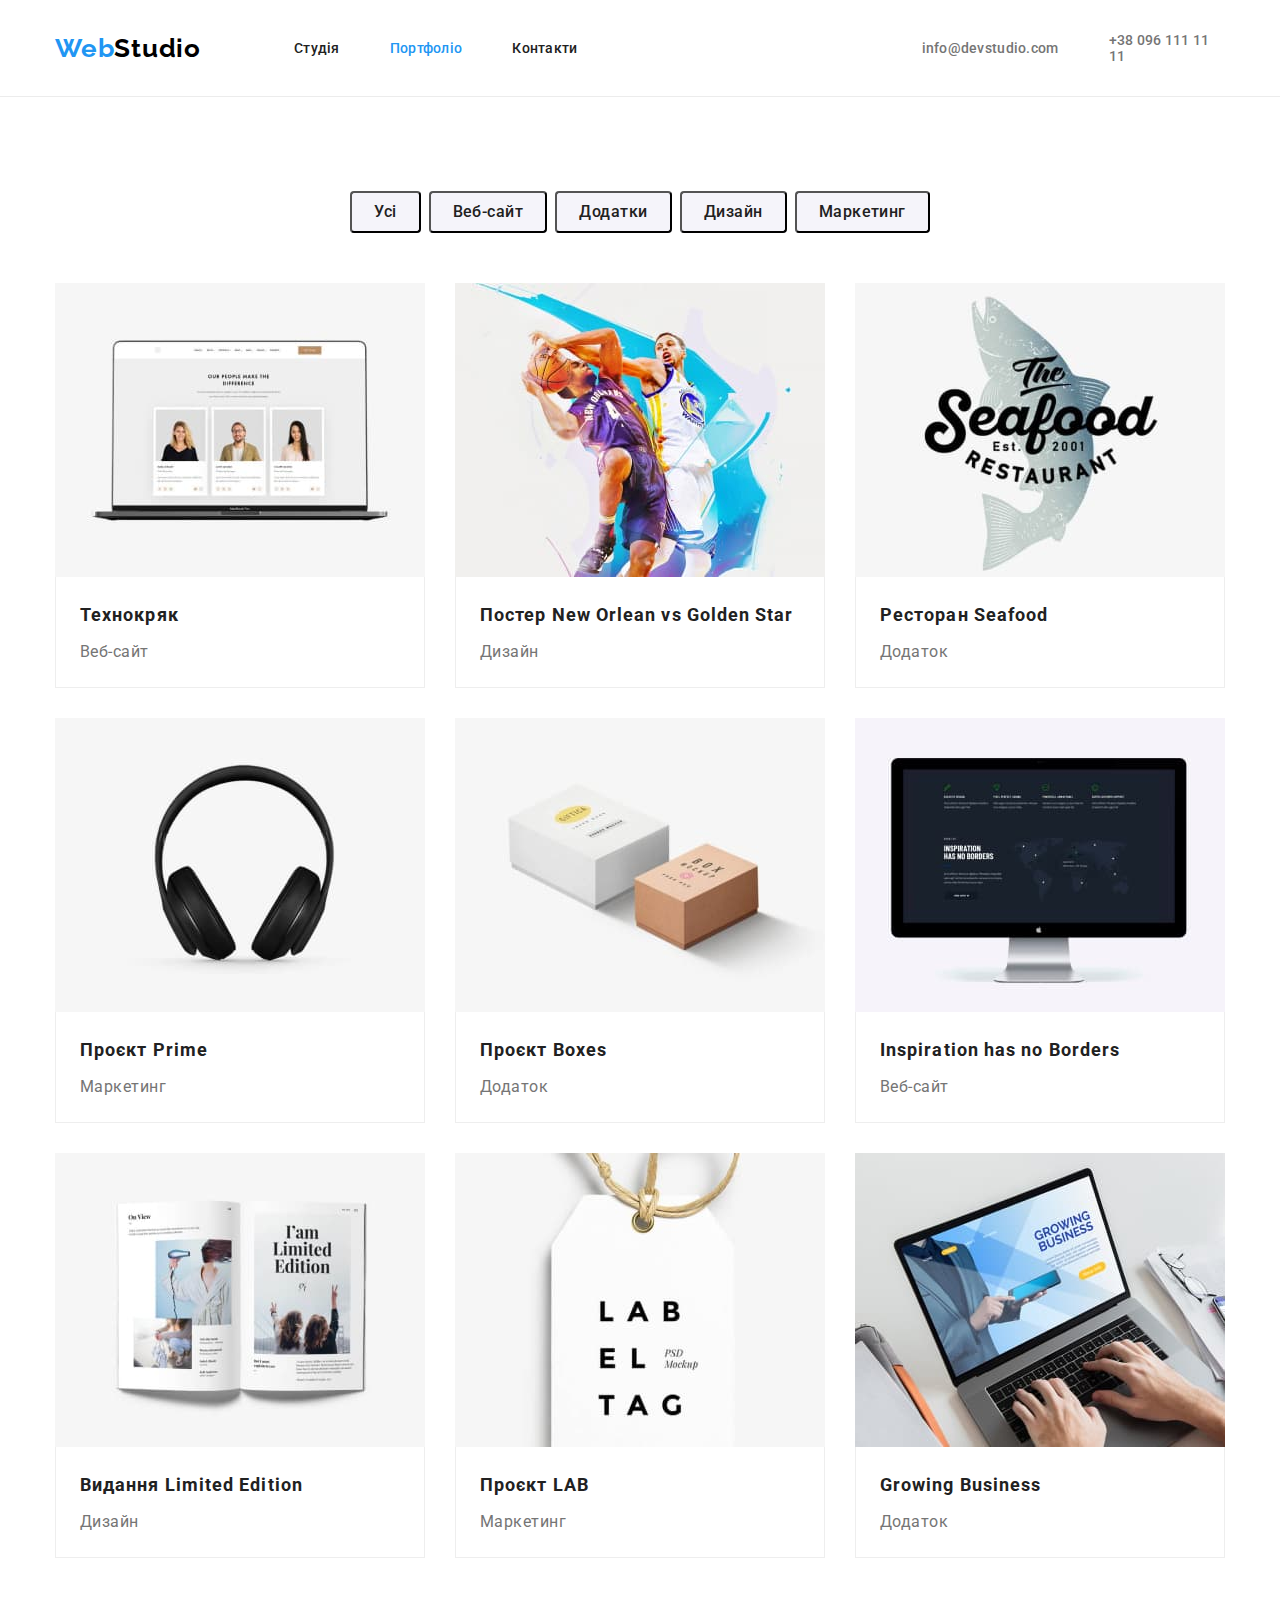
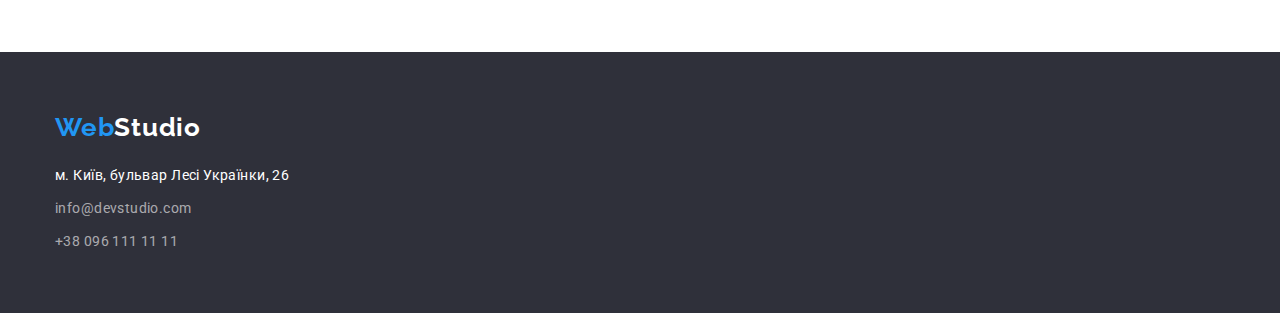
==== portfolio.html @ e4dbb272 "Initial commit" ====
<!DOCTYPE html>
<html lang="en">
<head>
    <meta charset="UTF-8">
    <meta http-equiv="X-UA-Compatible" content="IE=edge">
    <meta name="viewport" content="width=device-width, initial-scale=1.0">
    <link rel="preconnect" href="https://fonts.googleapis.com">
    <link rel="preconnect" href="https://fonts.gstatic.com" crossorigin>
    <title>Portfolio</title>
    <link rel="preconnect" href="https://fonts.googleapis.com">
    <link rel="preconnect" href="https://fonts.gstatic.com" crossorigin>
    <link href="https://fonts.googleapis.com/css2?family=Raleway:wght@700&family=Roboto:wght@400;500;700;900&display=swap" rel="stylesheet">
   
    <link rel="stylesheet" href="./css/modern-normalize.css">
    <link rel="stylesheet" href="./css/styles.css">
</head>
<body class="page">
    <header class="header">
        <div class="container header-container">
            <nav class="main-nav">
                <a class="header-logo link" href="#">Web<span class="header-logo-text">Studio</span></a>
                <ul class="header-list list">
                    <li class="header-list-item">
                        <a class="header-link link" href="index.html">Студія</a>
                    </li>
                    <li class="header-list-item">
                        <a class="header-link link active" href="./portfolio.html">Портфоліо</a>
                    </li>
                    <li class="header-list-item">
                        <a class="header-link link" href="">Контакти</a>
                    </li>
                </ul>
            </nav>
            <ul class="contacts-list list">
                <li><a class="contacts-link link" href="mailto:info@devstudio.com">info@devstudio.com</a></li>
                <li><a class="contacts-link link" href="tel:+380961111111">+38 096 111 11 11</a></li>
            </ul>
        </div>
    </header>
   <main>
    <section class="section">
        <div class="container">
            <h1 class="visually-hidden">Наші переваги</h1>

            <ul class="portf-buttons-list list">
                <li class="portf-button-item">
                    <button class="portf-button-text" type="button">Усі</button>
                </li>
                <li class="portf-button-item">
                    <button class="portf-button-text" type="button">Веб-сайт</button>
                </li>
                <li class="portf-button-item">
                    <button class="portf-button-text" type="button">Додатки</button>
                </li>
                <li class="portf-button-item">
                    <button class="portf-button-text" type="button">Дизайн</button>
                </li>
                <li class="portf-button-item">
                    <button class="portf-button-text" type="button">Маркетинг</button>
                </li>
            </ul>

            <ul class="main-list list">
                <li>
                    <img src="images/portfolio/img.jpg" alt="відкритий сайт на ноутбуці" width="370">
                    <div class="main-list-info">
                        <h2 class="main-list-title">Технокряк</h2>
                        <p class="main-text">Веб-сайт</p>
                    </div>
                </li>
                <li>
                    <img src="images/portfolio/img-1.jpg" alt="баскетболісти" width="370">
                    <div class="main-list-info">
                        <h2 class="main-list-title">Постер New Orlean vs Golden Star</h2>
                        <p class="main-text">Дизайн</p>
                     </div>
                </li>
                <li>
                    <img src="images/portfolio/img-2.jpg" alt="лого рибного ресторану" width="370">
                    <div class="main-list-info">
                        <h2 class="main-list-title">Ресторан Seafood</h2>
                        <p class="main-text">Додаток</p>
                    </div>
                </li>
                <li>
                    <img src="images/portfolio/img-3.jpg" alt="навушники" width="370">
                    <div class="main-list-info">
                        <h2 class="main-list-title">Проєкт Prime</h2>
                        <p class="main-text">Маркетинг</p>
                    </div>
                </li>
                <li>
                    <img src="images/portfolio/img-4.jpg" alt="коробки" width="370">
                    <div class="main-list-info">
                        <h2 class="main-list-title">Проєкт Boxes</h2>
                        <p class="main-text">Додаток</p>
                    </div>
                </li>
                <li>
                    <img src="images/portfolio/img-5.jpg" alt="відкритий сайт на моніторі" width="370">
                    <div class="main-list-info">
                        <h2 class="main-list-title">Inspiration has no Borders</h2>
                        <p class="main-text">Веб-сайт</p>
                    </div>
                </li>
                <li>
                    <img src="images/portfolio/img-6.jpg" alt="відкритий журнал" width="370">
                    <div class="main-list-info">
                        <h2 class="main-list-title">Видання Limited Edition</h2>
                        <p class="main-text">Дизайн</p>
                    </div>
                </li>
                <li>
                    <img src="images/portfolio/img-7.jpg" alt="лейбл" width="370">
                    <div class="main-list-info">
                        <h2 class="main-list-title">Проєкт LAB</h2>
                        <p class="main-text">Маркетинг</p>
                    </div>
                </li>
                <li>
                    <img src="images/portfolio/img-8.jpg" alt="додаток для бізнесу" width="370">
                    <div class="main-list-info">
                        <h2 class="main-list-title">Growing Business</h2>
                        <p class="main-text">Додаток</p>
                    </div>
                </li>
            </ul>
        </div>
    </section>
   </main>

   <footer class="footer">
        <div class="container">
            <a class="footer-logo link" href="#">Web<span class="footer-logo-text">Studio</span></a>
            <address class="footer-address">
                <ul class="footer-address-lis list">
                    <li class="footer-address-item"><a class="link" href="https://goo.gl/maps/7g64sPSE6rP9VSUu8" target="_blank" rel="noopener noreferrer">м. Київ, бульвар Лесі Українки, 26</a></li>
                    <li class="footer-contacts-item"><a class="link" href="mailto:info@devstudio.com">info@devstudio.com</a></li>
                    <li class="footer-contacts-item"><a class="link" href="tel:+380961111111">+38 096 111 11 11</a></li>
                </ul>
            </address>
        </div>
    </footer>
</body>
</html>
---- css/styles.css ----
:root {
    /*Fonts*/
    --main-font: "Roboto", sans-serif;
    --secondary-font: "Raleway", sans-serif;


   /* Text colors */
    --main-txt-cl: #212121;
    --light-txt-cl: #FFFFFF;
    
    /*Background colors*/
    --basic-blue: #2196F3;
    --contacts-cl:  #757575;
    --secondary-cl: #2F303A;
    /*Others*/
}

.page {
    font-family: var(--main-font);
    font-size: 14px;
    color: var(--main-txt-cl);
    letter-spacing: 0.03em;

}
.link {
    text-decoration: none;
    color: currentColor;
}
.list {
    list-style: none;
}


.container {
    width: 1200px;
    padding-left: 15px;
    padding-right: 15px;
    margin: 0 auto;
}
.section {
    padding-top: 94px;
    padding-bottom: 94px;
}

img {
    display: block;
    max-width: 100%;
    height: auto;
}
h1,
h2,
h3,
h4,
h5,
h6,
p,
ul {
  margin: 0;
  padding: 0;
}

.visually-hidden {
    position: absolute;
    width: 1px;
    height: 1px;
    margin: -1px;
    border: 0;
    padding: 0;
    white-space: nowrap;
    clip-path: inset(100%);
    clip: rect(0 0 0 0);
    overflow: hidden;
  }

/*header*/
.header{
    border-bottom: 1px solid #ececec;
}
.header-container,
.main-nav {
  display: flex; 
  align-items: center; 
}
.header-logo {
   
    margin-right: 93px;
}
.main-nav {
    margin-right: 344px;
}
.header-list {
    display: flex;
    align-items: center;
    gap: 50px;
}

.contacts-list {
    display: flex;
    align-items: center;
    gap: 50px;
}


.header-link,
.contacts-link {
    display: block;
    padding-top: 32px;
    padding-bottom: 32px;
    font-weight: 500;
    font-size: 14px;
    line-height:calc(16/14);
    letter-spacing: 0.02em;
}

.header-link.active {
color: var(--basic-blue);
}

.header .link:hover, 
.header .link:focus {
    color:var(--basic-blue);
}
.contacts-link {
    color: var(--contacts-cl);
    }
.header-logo,
.footer-logo {
    font-family:var(--secondary-font);
    color: var(--basic-blue);
    text-decoration: none;
    font-weight: 700;
    font-size: 26px;
    line-height: 1.19;
    letter-spacing: 0.03em;
}
.header-logo-text {
    color: #000000;
}
.footer-logo-text {
    color: var(--light-txt-cl);
}


/*main*/
.main {
    padding: 200px 0;
    background-color: var(--secondary-cl);
    text-align: center;
   
 }

.main-title{
    font-weight: 900;
    font-size: 44px;
    line-height: calc(60/44);
    text-align: center;
    letter-spacing: 0.06em;
    text-transform: uppercase;
    color: var(--light-txt-cl);

    margin: 0 0 30px 0;
}

.button {
    font-family: inherit;
    font-weight: 700;
    font-size: 16px;
    line-height:calc(30/16);
    padding: 10px 32px 10px 32px;
    align-items: center;
    text-align: center;
    letter-spacing: 0.06em;
    color: var(--light-txt-cl);
    background-color: var(--basic-blue);
    border-radius: 4px;
    cursor: pointer;
}


.advantage-list {
    display: flex;
    gap: 30px;
}
.advantage-title {
    font-weight: 700;
    font-size: 14px;
    line-height:calc(16/14);
    letter-spacing: 0.03em;
    text-transform: uppercase;
    color: var(--main-txt-cl);

    margin-bottom: 10px;
}
.advantage-text {
    font-size: 14px;
    line-height: calc(24/14);
    letter-spacing: 0.03em;
    color: var(--contacts-cl);
    
}

/* Team */
.section-gallery{
    padding-top: 0;
}

.gallery-title,
.team {
    font-weight: 700;
    font-size: 36px;
    line-height: 42px;
    text-align: center;
    letter-spacing: 0.03em;

    margin-bottom: 50px;
}
.section-team {
    background-color: #F5F4FA;
}

.gallery-list,
.team-list {
    display: flex;
    gap: 30px;
}
.team-item {
    box-shadow: 0px 1px 3px rgba(0, 0, 0, 0.12), 0px 1px 1px rgba(0, 0, 0, 0.14), 0px 2px 1px rgba(0, 0, 0, 0.2);
    border-radius: 0px 0px 4px 4px;
}
.team-info {
    background-color: var(--light-txt-cl);
    padding: 30px 0;
}

.team-title {
    font-weight: 500;
    font-size: 16px;
    line-height: calc(19/16);
    text-align: center;
    letter-spacing: 0.03em;
    margin-bottom: 10px;
}
.team-text {
    font-size: 16px;
    line-height: calc(19/16);
    text-align: center;
    letter-spacing: 0.03em;
    color: var(--contacts-cl); 

}

/*footer*/
.footer-logo {
    display: block;
    margin-bottom: 20px;
}
.footer-address-item,
.footer-contacts-item {
    font-size: 14px;
    line-height: calc(24/14);
    letter-spacing: 0.03em;
    color: rgba(255, 255, 255, 0.6);
}
.footer-contacts-item:not(:last-child) {
    margin-bottom: 9px;
}
.footer-address {
    font-style: normal;
    font-weight: 400;
}

.footer-address-item {
    color: var(--light-txt-cl);
    margin-bottom: 9px;
}

.footer {
    background-color: var(--secondary-cl);
    padding-top: 60px;
    padding-bottom: 60px;
}


/*Portfolio*/

.portf-buttons-list{
    display: flex;
    justify-content: center;
    margin-bottom: 50px;
}
.portf-button-item {
    background: #F5F4FA;
    border-radius: 4px;
}

.portf-button-item:not(:last-child) {
    margin-right: 8px;
}
.portf-button-text {
    font-weight: 500;
    font-size: 16px;
    line-height: 26px;
    text-align: center;
    letter-spacing: 0.03em;
    color: var(--main-txt-cl);
    background-color: #F5F4FA;
    border-radius: 4px;
    padding: 6px 22px;
}
.portf-button-text:hover{
    background-color: var(--basic-blue);
    color: var(--light-txt-cl);
    cursor: pointer;
}
.portf-button-text:focus{
    background-color: var(--basic-blue);
    color: var(--light-txt-cl);
}

.main-list { 
    display: flex;
    flex-wrap: wrap;
    gap: 30px;
 
}
.main-list-info {
    padding: 20px 24px;
    border-right: 1px solid #eeeeee;
     border-bottom: 1px solid #eeeeee;
     border-left: 1px solid #eeeeee;
}
.main-list-title {
    font-weight: 700;
    font-size: 18px;
    line-height: calc(36/18);
    letter-spacing: 0.06em;
    margin-bottom: 4px;
   
}
.main-text {
    font-size: 16px;
    line-height: calc(30/16);
    letter-spacing: 0.03em;
    color: var(--contacts-cl);
}
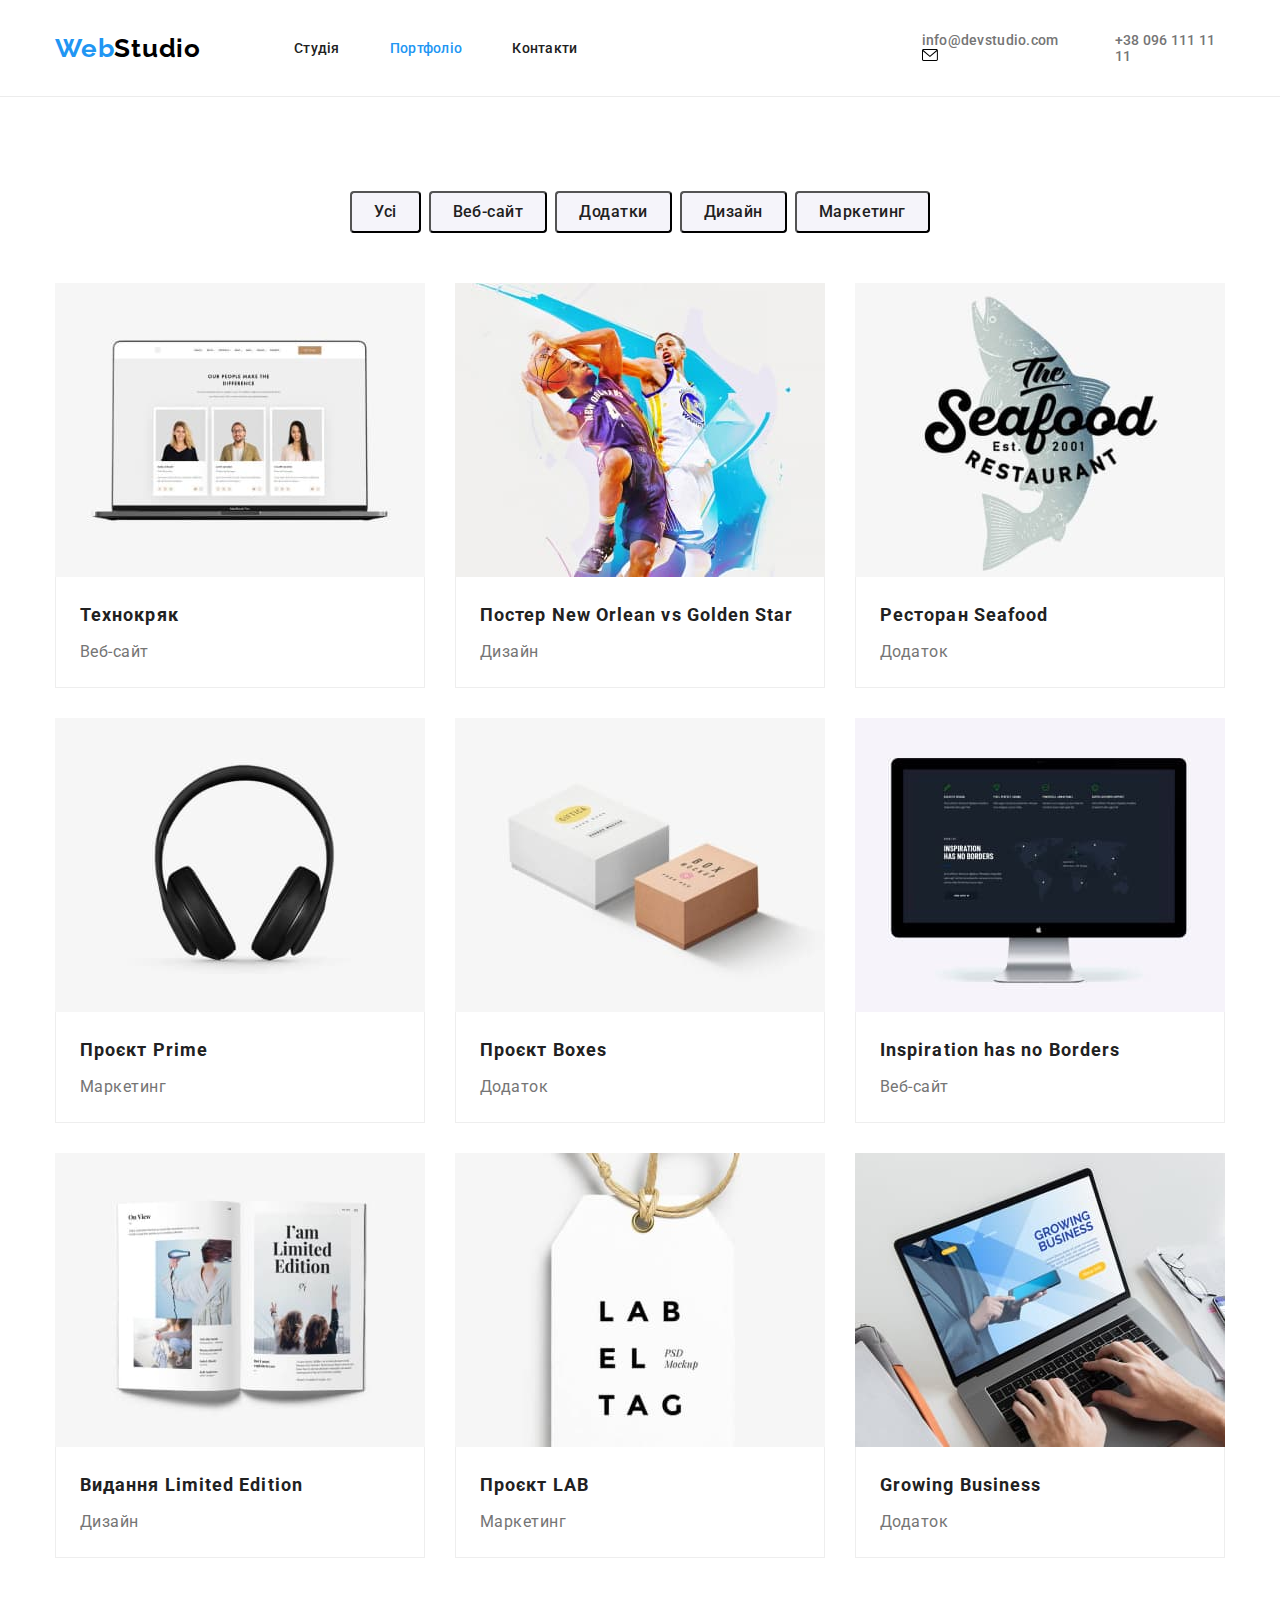
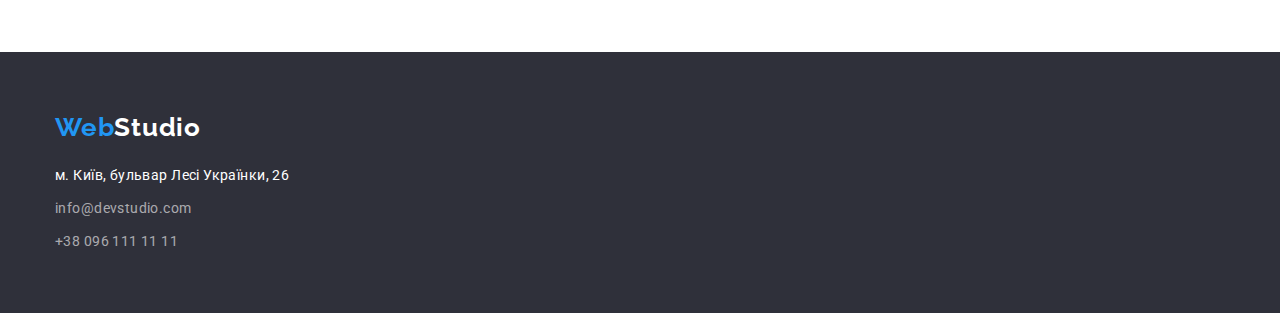
==== commit 4634d071: "05/09" ====
--- a/portfolio.html
+++ b/portfolio.html
@@ -32,8 +32,15 @@
                 </ul>
             </nav>
             <ul class="contacts-list list">
-                <li><a class="contacts-link link" href="mailto:info@devstudio.com">info@devstudio.com</a></li>
-                <li><a class="contacts-link link" href="tel:+380961111111">+38 096 111 11 11</a></li>
+                <li>
+                    <a class="contacts-link link" href="mailto:info@devstudio.com">info@devstudio.com
+                        <svg width="16" height="12">
+                            <use href="./images/icons.svg#envelope-hover"> </use>
+                        </svg>
+                    </a>
+                </li>
+                <li>
+                    <a class="contacts-link link" href="tel:+380961111111">+38 096 111 11 11</a></li>
             </ul>
         </div>
     </header>
--- a/css/styles.css
+++ b/css/styles.css
@@ -99,6 +99,9 @@
     align-items: center;
     gap: 50px;
 }
+.contacts-list-icon{
+    fill: red;
+}
 
 
 .header-link,
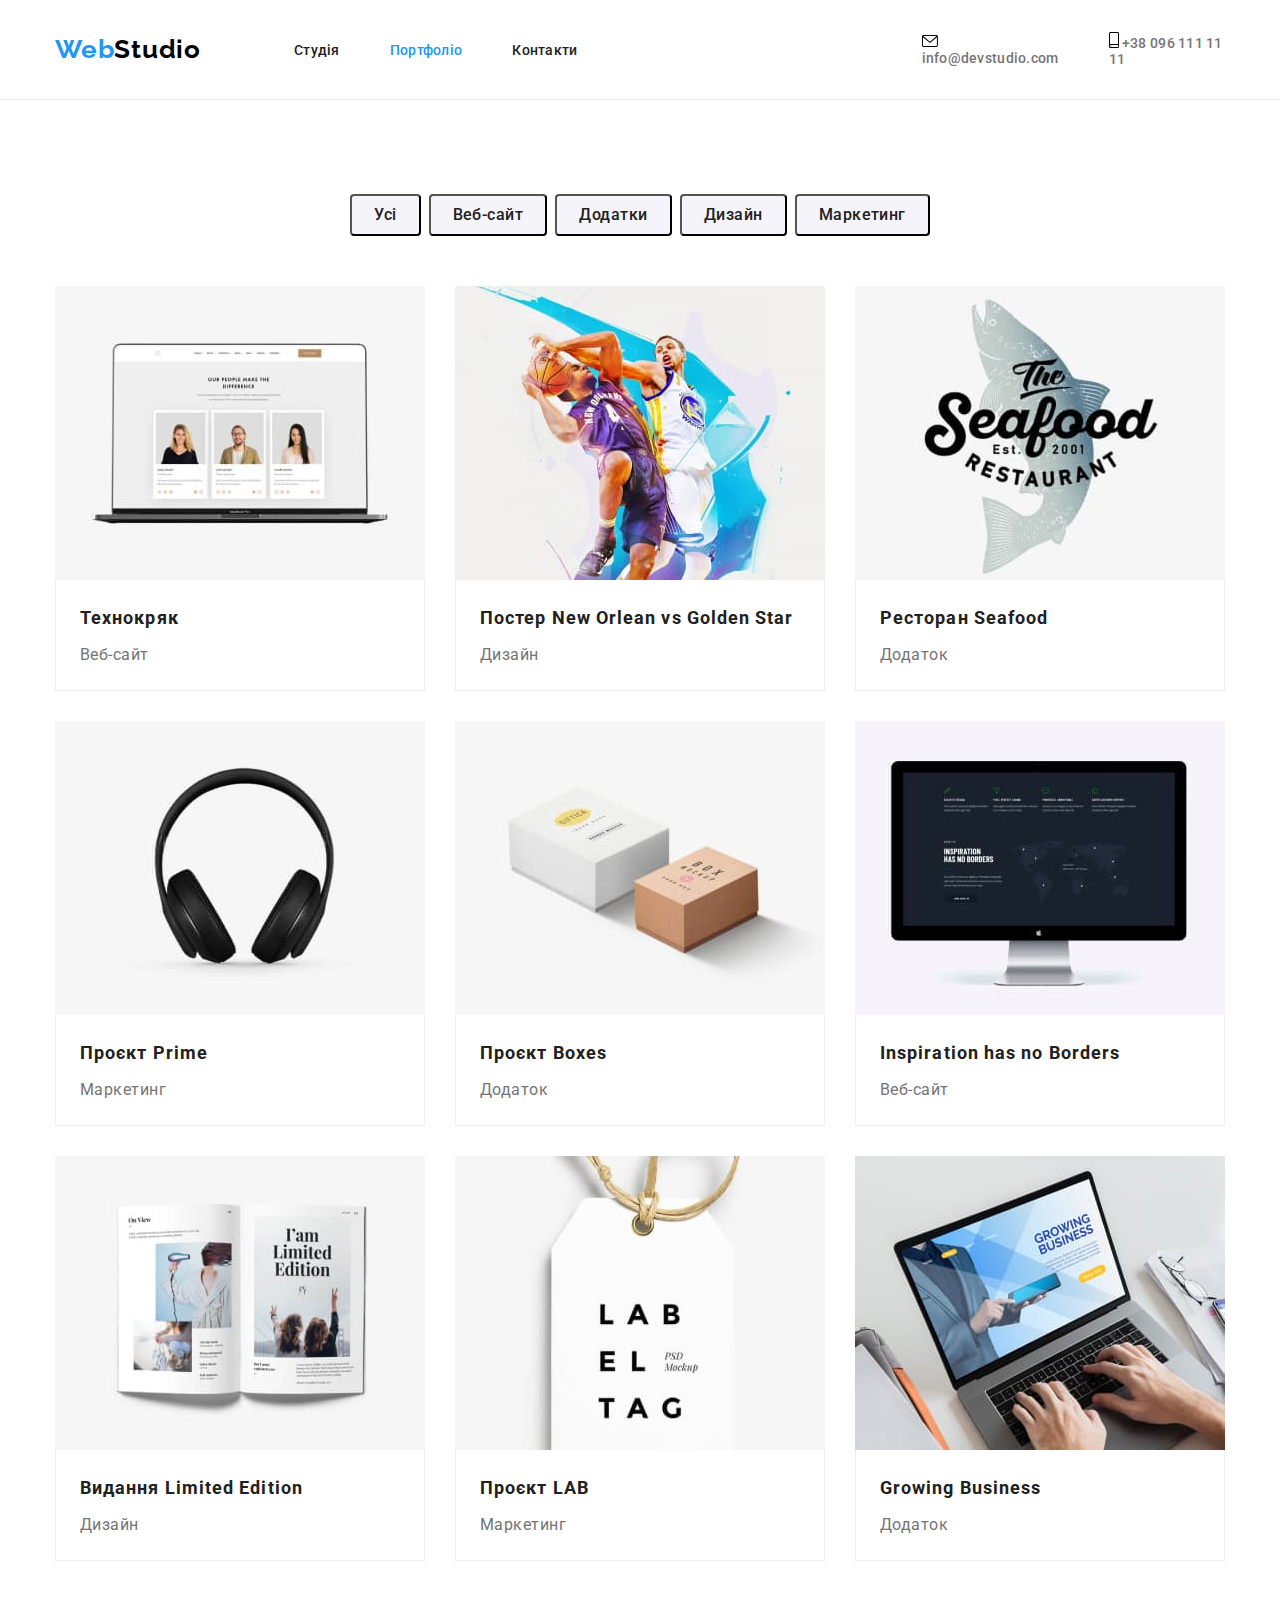
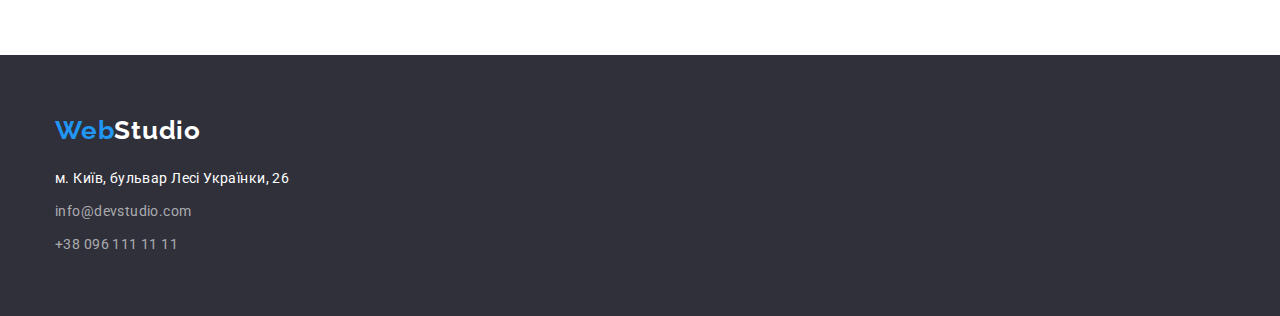
==== commit 4f2d817d: "0609" ====
--- a/portfolio.html
+++ b/portfolio.html
@@ -33,14 +33,21 @@
             </nav>
             <ul class="contacts-list list">
                 <li>
-                    <a class="contacts-link link" href="mailto:info@devstudio.com">info@devstudio.com
+                    <a class="contacts-link link" href="mailto:info@devstudio.com">
                         <svg width="16" height="12">
                             <use href="./images/icons.svg#envelope-hover"> </use>
                         </svg>
+                        info@devstudio.com
                     </a>
                 </li>
                 <li>
-                    <a class="contacts-link link" href="tel:+380961111111">+38 096 111 11 11</a></li>
+                    <a class="contacts-link link" href="tel:+380961111111">
+                        <svg class="contacts-list-icon" width="10" height="16">
+                            <use href="./images/icons.svg#smartphone"></use>
+                        </svg>
+                        +38 096 111 11 11
+                    </a>                
+                </li>
             </ul>
         </div>
     </header>
--- a/css/styles.css
+++ b/css/styles.css
@@ -99,9 +99,8 @@
     align-items: center;
     gap: 50px;
 }
-.contacts-list-icon{
-    fill: red;
-}
+
+
 
 
 .header-link,
@@ -149,7 +148,15 @@
     padding: 200px 0;
     background-color: var(--secondary-cl);
     text-align: center;
-   
+    max-width: 1600px;
+    height: 600px;
+    background-image: linear-gradient(to right, rgba(47, 48, 58, 0.4), rgba(47, 48, 58, 0.4)),
+    url(../images/main-hero.jpg);
+    background-size: cover;
+    background-position: center;
+    background-repeat: no-repeat;
+    margin-left: auto;
+    margin-right: auto;
  }
 
 .main-title{
@@ -177,8 +184,19 @@
     background-color: var(--basic-blue);
     border-radius: 4px;
     cursor: pointer;
-}
-
+    border: none;
+}
+.advantage-icon-fon {
+    display: flex;
+    width: 270px;
+    height: 120px;
+    align-items: center;
+    justify-content: center;
+    flex-direction: column;
+    margin-bottom: 30px;
+    background: #F5F4FA;
+    border-radius: 4px;
+}
 
 .advantage-list {
     display: flex;
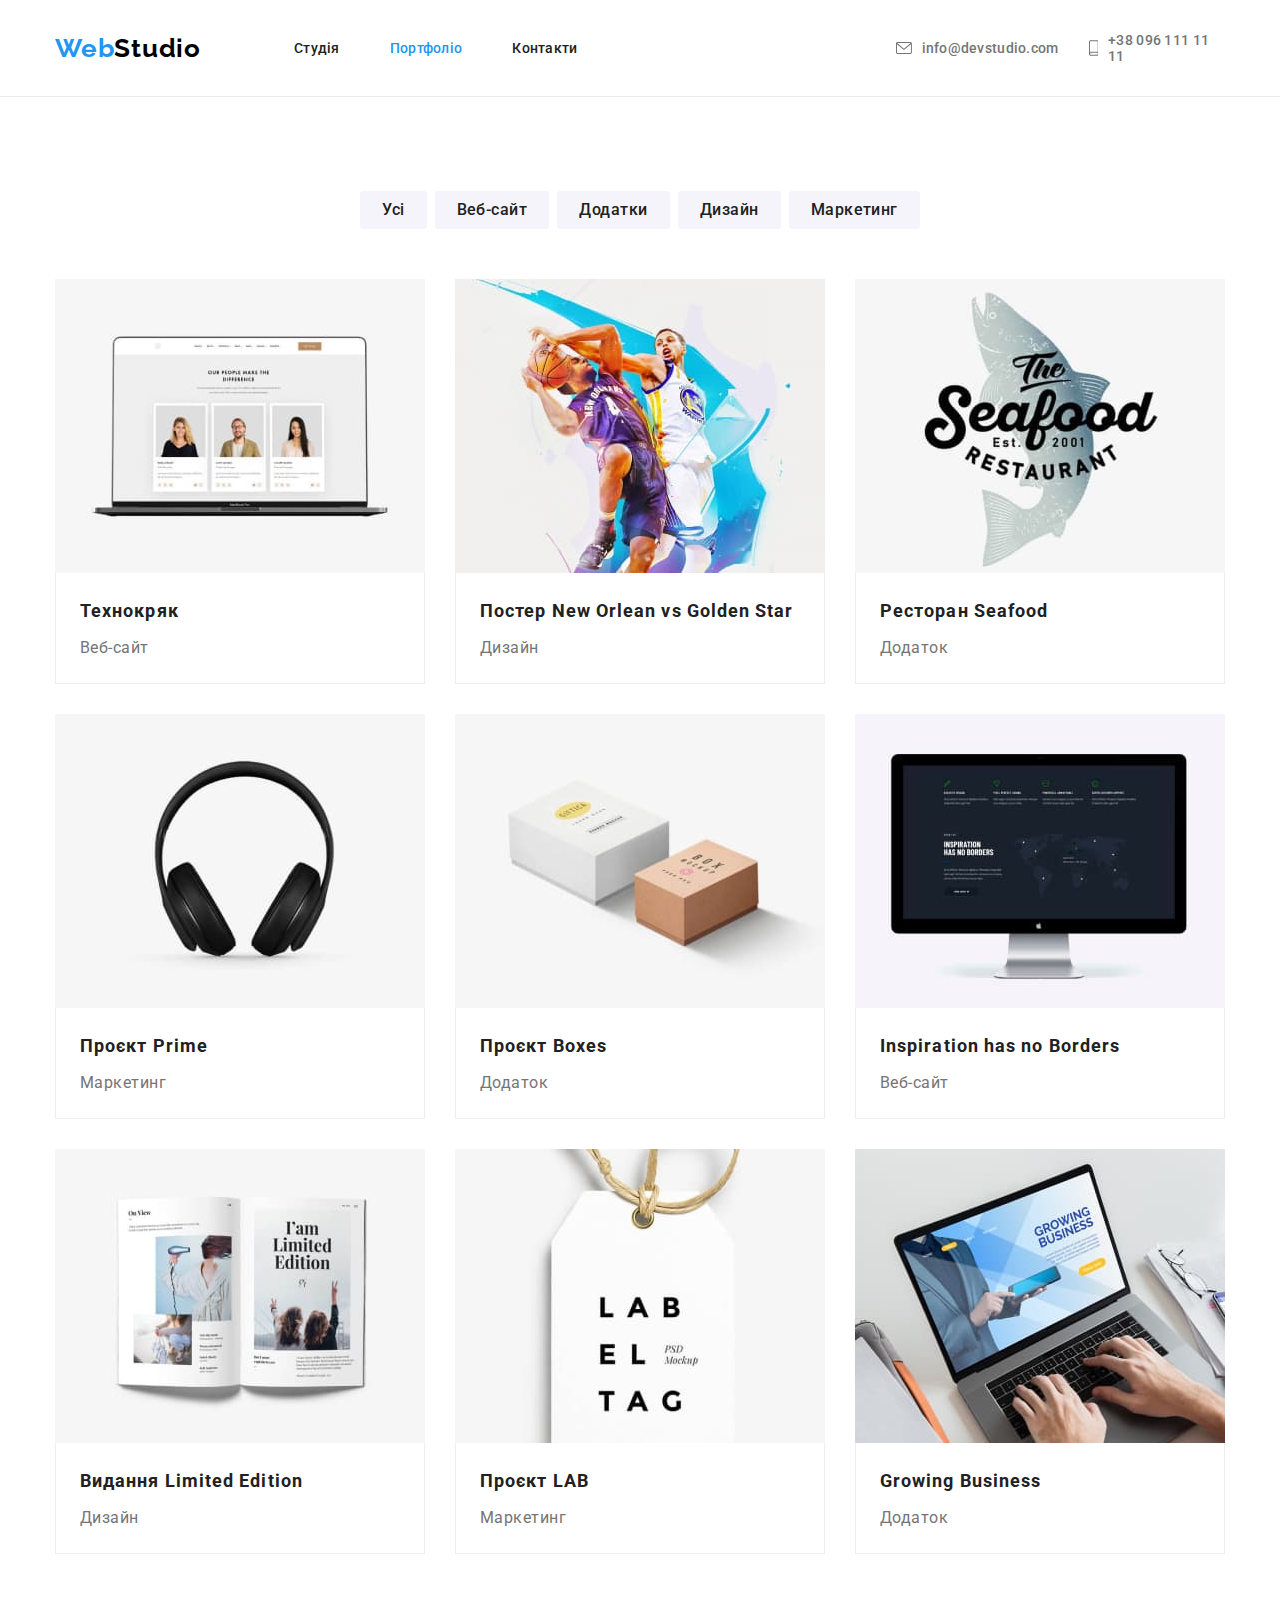
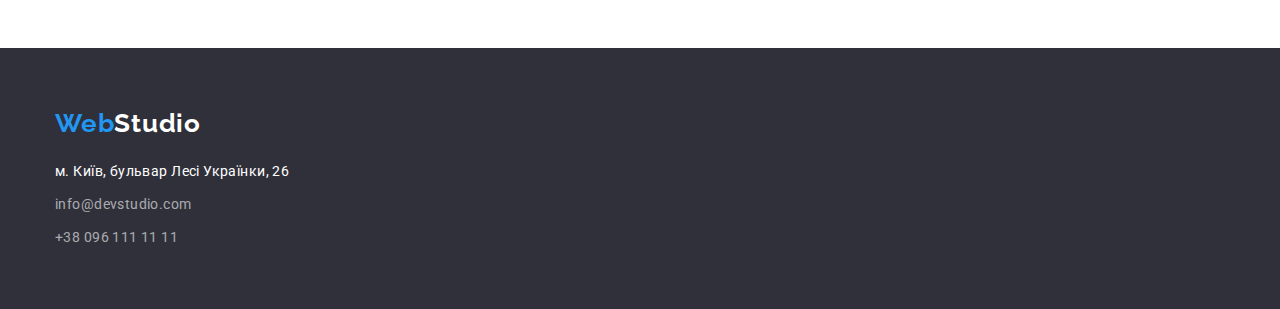
==== commit 5cd437a8: "0709" ====
--- a/portfolio.html
+++ b/portfolio.html
@@ -34,7 +34,7 @@
             <ul class="contacts-list list">
                 <li>
                     <a class="contacts-link link" href="mailto:info@devstudio.com">
-                        <svg width="16" height="12">
+                        <svg class="contacts-list-icon" width="16" height="12">
                             <use href="./images/icons.svg#envelope-hover"> </use>
                         </svg>
                         info@devstudio.com
--- a/css/styles.css
+++ b/css/styles.css
@@ -12,6 +12,8 @@
     --basic-blue: #2196F3;
     --contacts-cl:  #757575;
     --secondary-cl: #2F303A;
+    --icon-social-cl:#AFB1B8;
+
     /*Others*/
 }
 
@@ -82,11 +84,10 @@
   align-items: center; 
 }
 .header-logo {
-   
     margin-right: 93px;
 }
 .main-nav {
-    margin-right: 344px;
+    margin-right: 318px;
 }
 .header-list {
     display: flex;
@@ -97,15 +98,17 @@
 .contacts-list {
     display: flex;
     align-items: center;
-    gap: 50px;
-}
-
-
+    gap: 30px;
+}
+.contacts-list-icon {
+margin-right: 10px;
+}
 
 
 .header-link,
 .contacts-link {
-    display: block;
+    display: flex;
+    align-items: center;
     padding-top: 32px;
     padding-bottom: 32px;
     font-weight: 500;
@@ -124,7 +127,12 @@
 }
 .contacts-link {
     color: var(--contacts-cl);
-    }
+}
+    
+.contacts-list-icon {
+    fill: currentColor;
+}
+
 .header-logo,
 .footer-logo {
     font-family:var(--secondary-font);
@@ -221,12 +229,14 @@
 }
 
 /* Team */
+
 .section-gallery{
     padding-top: 0;
 }
 
 .gallery-title,
-.team {
+.team,
+.customers-title{
     font-weight: 700;
     font-size: 36px;
     line-height: 42px;
@@ -267,10 +277,38 @@
     text-align: center;
     letter-spacing: 0.03em;
     color: var(--contacts-cl); 
-
-}
+    margin-bottom: 16px;
+}
+/*Social*/
+.team-social-list {
+    display: flex;
+    justify-content: center;
+    gap: 10px;
+}
+.team-list-link {
+    display: flex;
+    align-items: center;
+    justify-content: center;
+    width: 44px;
+    height: 44px;
+    border-radius: 50%;
+    color: var(--icon-social-cl);
+}
+.team-list-link:hover,
+.team-list-link:focus {
+    color: var(--light-txt-cl);
+    background-color: var(--basic-blue);
+}
+.social-icon {
+    fill: currentColor;
+}
+
 
 /*footer*/
+.footer-container {
+    display: flex;
+    text-align: start;
+}
 .footer-logo {
     display: block;
     margin-bottom: 20px;
@@ -288,6 +326,7 @@
 .footer-address {
     font-style: normal;
     font-weight: 400;
+    margin-right: 70px;
 }
 
 .footer-address-item {
@@ -302,6 +341,39 @@
 }
 
 
+.footer-join-title {
+    font-weight: 700;
+    font-size: 14px;
+    line-height: calc(16/14);
+    letter-spacing: 0.03em;
+    display: flex;
+    color: var(--light-txt-cl);
+    margin-bottom: 20px;
+}
+.footer-join-social {
+    display: flex;
+    align-items: center;
+    gap: 10px;
+}
+.footer-list-link {
+    display: flex;
+    align-items: center;
+    justify-content: center;
+    width: 44px;
+    height: 44px;
+    border-radius: 50%;
+    color: var(--light-txt-cl);
+    background-color: rgba(255, 255, 255, 0.1);
+}
+.footer-list-link:hover,
+.footer-list-link:focus {
+    color: var(--light-txt-cl);
+    background-color: var(--basic-blue);
+}
+.footer-icon {
+    fill: currentColor;
+}
+
 /*Portfolio*/
 
 .portf-buttons-list{
@@ -312,6 +384,7 @@
 .portf-button-item {
     background: #F5F4FA;
     border-radius: 4px;
+    
 }
 
 .portf-button-item:not(:last-child) {
@@ -327,6 +400,7 @@
     background-color: #F5F4FA;
     border-radius: 4px;
     padding: 6px 22px;
+    border: none;
 }
 .portf-button-text:hover{
     background-color: var(--basic-blue);
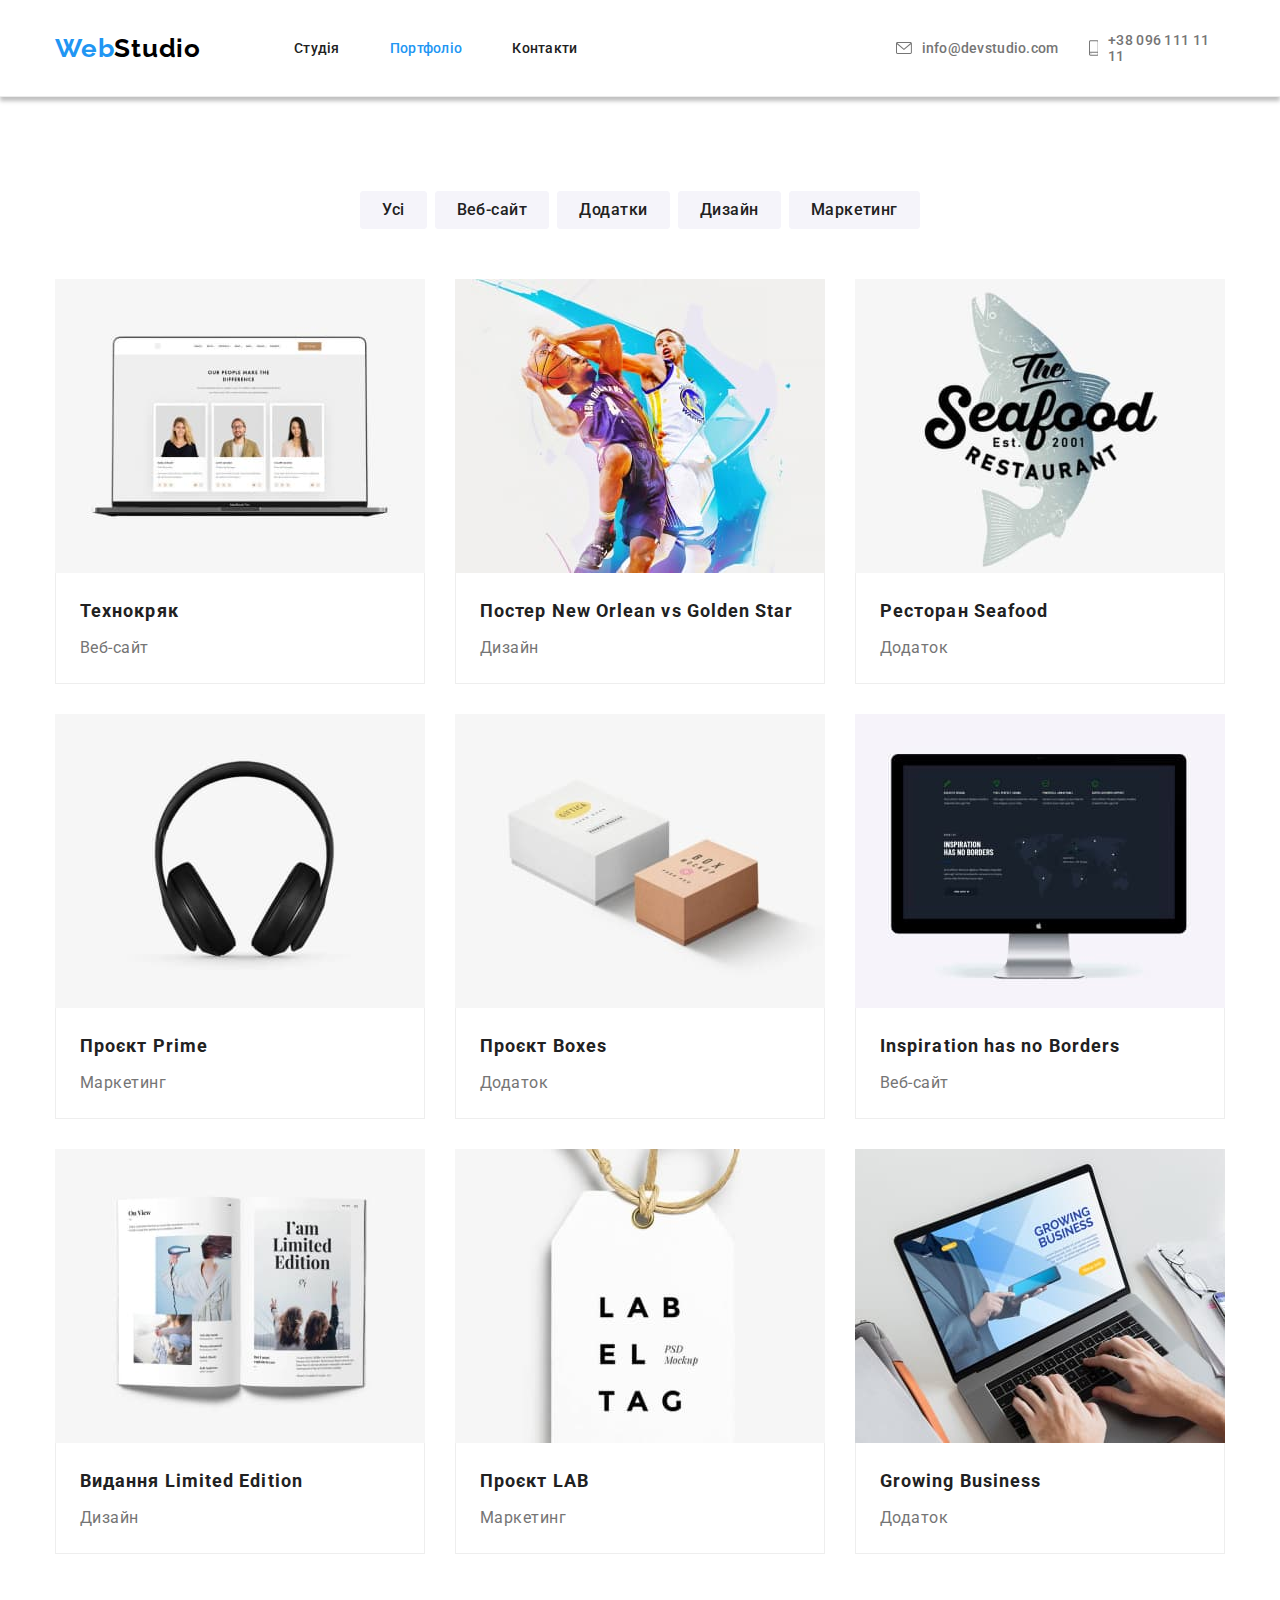
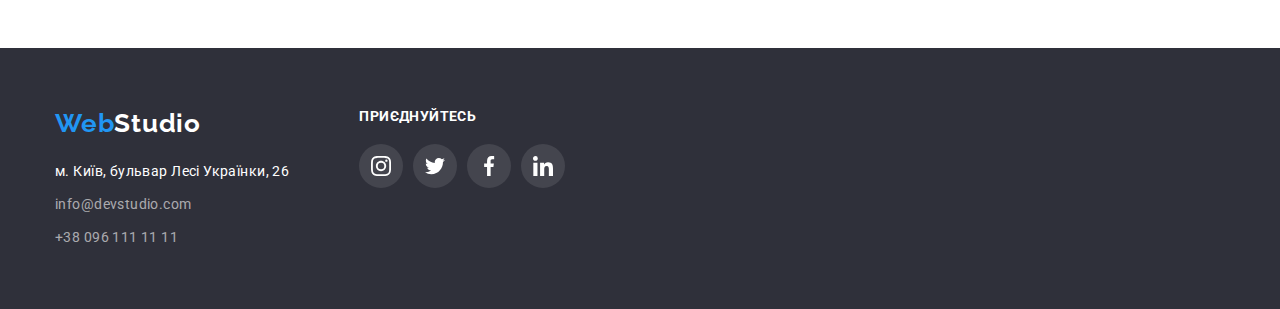
==== commit 5e320632: "тіні" ====
--- a/portfolio.html
+++ b/portfolio.html
@@ -15,7 +15,7 @@
     <link rel="stylesheet" href="./css/styles.css">
 </head>
 <body class="page">
-    <header class="header">
+    <header class=" header">
         <div class="container header-container">
             <nav class="main-nav">
                 <a class="header-logo link" href="#">Web<span class="header-logo-text">Studio</span></a>
@@ -75,63 +75,63 @@
             </ul>
 
             <ul class="main-list list">
-                <li>
+                <li class="main-list-item">
                     <img src="images/portfolio/img.jpg" alt="відкритий сайт на ноутбуці" width="370">
                     <div class="main-list-info">
                         <h2 class="main-list-title">Технокряк</h2>
                         <p class="main-text">Веб-сайт</p>
                     </div>
                 </li>
-                <li>
+                <li class="main-list-item">
                     <img src="images/portfolio/img-1.jpg" alt="баскетболісти" width="370">
                     <div class="main-list-info">
                         <h2 class="main-list-title">Постер New Orlean vs Golden Star</h2>
                         <p class="main-text">Дизайн</p>
                      </div>
                 </li>
-                <li>
+                <li class="main-list-item">
                     <img src="images/portfolio/img-2.jpg" alt="лого рибного ресторану" width="370">
                     <div class="main-list-info">
                         <h2 class="main-list-title">Ресторан Seafood</h2>
                         <p class="main-text">Додаток</p>
                     </div>
                 </li>
-                <li>
+                <li class="main-list-item">
                     <img src="images/portfolio/img-3.jpg" alt="навушники" width="370">
                     <div class="main-list-info">
                         <h2 class="main-list-title">Проєкт Prime</h2>
                         <p class="main-text">Маркетинг</p>
                     </div>
                 </li>
-                <li>
+                <li class="main-list-item">
                     <img src="images/portfolio/img-4.jpg" alt="коробки" width="370">
                     <div class="main-list-info">
                         <h2 class="main-list-title">Проєкт Boxes</h2>
                         <p class="main-text">Додаток</p>
                     </div>
                 </li>
-                <li>
+                <li class="main-list-item">
                     <img src="images/portfolio/img-5.jpg" alt="відкритий сайт на моніторі" width="370">
                     <div class="main-list-info">
                         <h2 class="main-list-title">Inspiration has no Borders</h2>
                         <p class="main-text">Веб-сайт</p>
                     </div>
                 </li>
-                <li>
+                <li class="main-list-item">
                     <img src="images/portfolio/img-6.jpg" alt="відкритий журнал" width="370">
                     <div class="main-list-info">
                         <h2 class="main-list-title">Видання Limited Edition</h2>
                         <p class="main-text">Дизайн</p>
                     </div>
                 </li>
-                <li>
+                <li class="main-list-item">
                     <img src="images/portfolio/img-7.jpg" alt="лейбл" width="370">
                     <div class="main-list-info">
                         <h2 class="main-list-title">Проєкт LAB</h2>
                         <p class="main-text">Маркетинг</p>
                     </div>
                 </li>
-                <li>
+                <li class="main-list-item">
                     <img src="images/portfolio/img-8.jpg" alt="додаток для бізнесу" width="370">
                     <div class="main-list-info">
                         <h2 class="main-list-title">Growing Business</h2>
@@ -144,7 +144,8 @@
    </main>
 
    <footer class="footer">
-        <div class="container">
+    <div class="footer-container container">
+        <div class="footer-info">
             <a class="footer-logo link" href="#">Web<span class="footer-logo-text">Studio</span></a>
             <address class="footer-address">
                 <ul class="footer-address-lis list">
@@ -154,6 +155,60 @@
                 </ul>
             </address>
         </div>
-    </footer>
+        <div class="join">
+            <h2 class="footer-join-title">ПРИЄДНУЙТЕСЬ</h2>
+            <ul class="footer-join-social list">
+                <li class="footer-list-item">
+                    <a class="footer-list-link" 
+                    href="https://www.instagram.com"
+                    target="_blank"
+                    rel="noopener noreferrer"
+                    aria-label="Instagram"
+                    >
+                        <svg class="footer-icon" width="20" height="20">
+                            <use href="./images/icons.svg#instagram"></use>
+                        </svg>
+                    </a>
+                </li>
+                <li class="footer-list-item">
+                    <a class="footer-list-link" 
+                    href="https://twitter.com/"
+                    target="_blank"
+                    rel="noopener noreferrer"
+                    aria-label="Instagram"
+                    >
+                        <svg class="footer-icon" width="20" height="20">
+                            <use href="./images/icons.svg#twitter"></use>
+                        </svg>
+                    </a>
+                </li>
+                <li class="footer-list-item">
+                    <a class="footer-list-link" 
+                    href="https://www.facebook.com/"
+                    target="_blank"
+                    rel="noopener noreferrer"
+                    aria-label="Instagram"
+                    >
+                        <svg class="footer-icon" width="20" height="20">
+                            <use href="./images/icons.svg#facebook"></use>
+                        </svg>
+                    </a>
+                </li>
+                <li class="footer-list-item">
+                    <a class="footer-list-link" 
+                    href="https://www.linkedin.com/"
+                    target="_blank"
+                    rel="noopener noreferrer"
+                    aria-label="Instagram"
+                    >
+                        <svg class="footer-icon" width="20" height="20">
+                            <use href="./images/icons.svg#linkedin"></use>
+                        </svg>
+                    </a>
+                </li>
+            </ul>
+        </div>
+    </div>
+</footer>
 </body>
 </html>--- a/css/styles.css
+++ b/css/styles.css
@@ -76,6 +76,7 @@
 
 /*header*/
 .header{
+    box-shadow: 0px 4px 4px rgba(0, 0, 0, 0.25);
     border-bottom: 1px solid #ececec;
 }
 .header-container,
@@ -255,7 +256,7 @@
     gap: 30px;
 }
 .team-item {
-    box-shadow: 0px 1px 3px rgba(0, 0, 0, 0.12), 0px 1px 1px rgba(0, 0, 0, 0.14), 0px 2px 1px rgba(0, 0, 0, 0.2);
+    box-shadow: 0px 4px 4px rgba(0, 0, 0, 0.25);
     border-radius: 0px 0px 4px 4px;
 }
 .team-info {
@@ -279,6 +280,31 @@
     color: var(--contacts-cl); 
     margin-bottom: 16px;
 }
+/* regular customers */
+.customers-list {
+    display: flex;
+    justify-content: center;
+    gap: 30px;
+}
+.customers-link {
+    display: flex;
+    align-items: center;
+    justify-content: center;
+    width: 170px;
+    height: 92px;
+    border: 1px solid var(--icon-social-cl);
+    border-radius: 4px;
+    color: var(--icon-social-cl);
+    cursor: pointer;
+}
+.customers-link:hover,
+.customers-link:focus {
+    color: var(--basic-blue);
+    border-color: var(--basic-blue);
+}
+.customers-icon {
+    fill: currentColor;
+}
 /*Social*/
 .team-social-list {
     display: flex;
@@ -293,6 +319,7 @@
     height: 44px;
     border-radius: 50%;
     color: var(--icon-social-cl);
+    cursor: pointer;
 }
 .team-list-link:hover,
 .team-list-link:focus {
@@ -389,6 +416,10 @@
 
 .portf-button-item:not(:last-child) {
     margin-right: 8px;
+}
+.portf-button-item:hover,
+.portf-button-item:focus{
+    box-shadow: 0px 4px 4px rgba(0, 0, 0, 0.25);
 }
 .portf-button-text {
     font-weight: 500;
@@ -418,11 +449,15 @@
     gap: 30px;
  
 }
+.main-list-item:hover,
+.main-list-item:focus {
+    box-shadow: 0px 4px 4px rgba(0, 0, 0, 0.25);
+}
 .main-list-info {
     padding: 20px 24px;
     border-right: 1px solid #eeeeee;
-     border-bottom: 1px solid #eeeeee;
-     border-left: 1px solid #eeeeee;
+    border-bottom: 1px solid #eeeeee;
+    border-left: 1px solid #eeeeee;
 }
 .main-list-title {
     font-weight: 700;
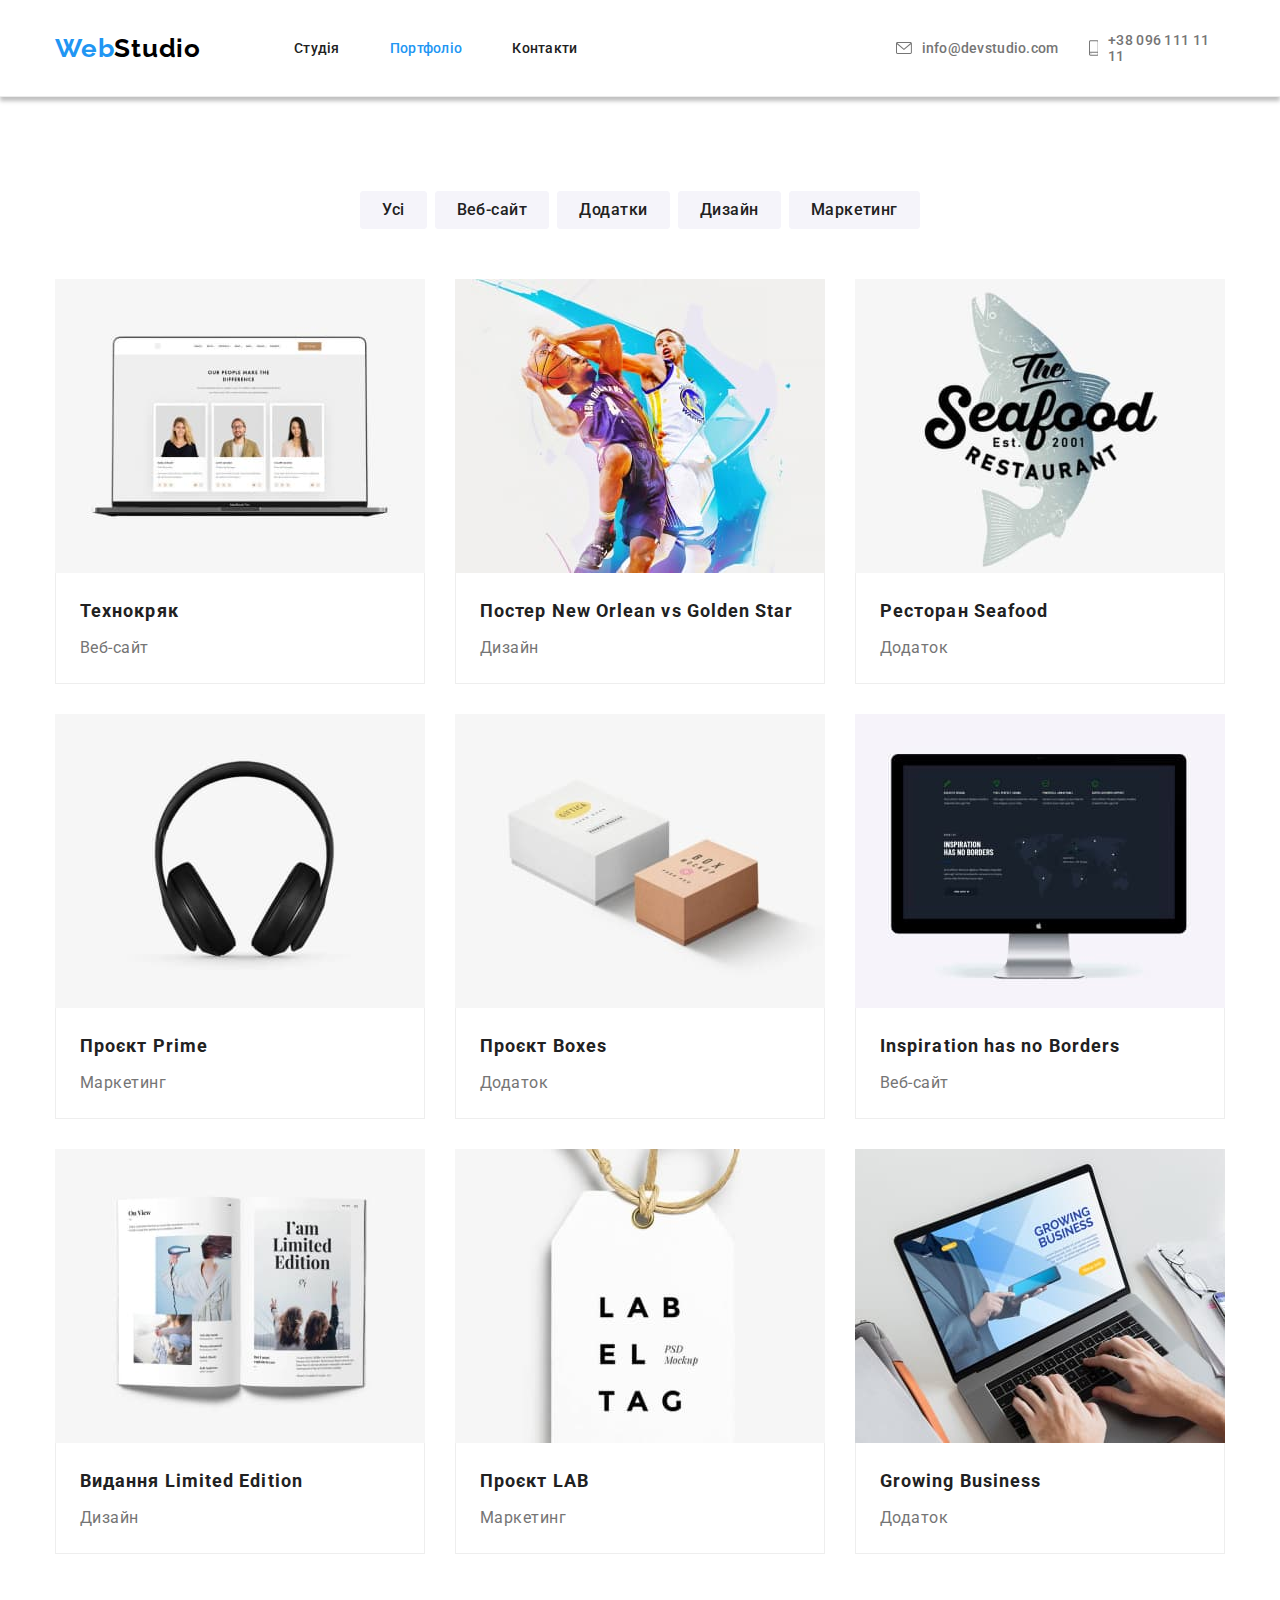
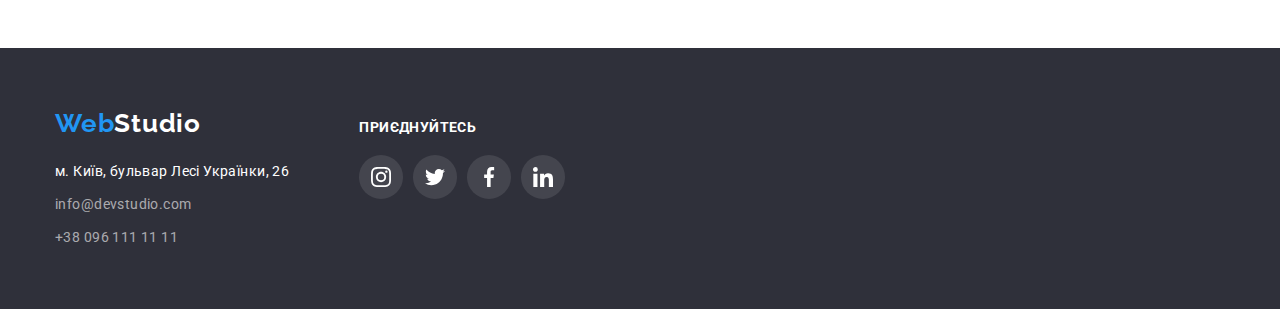
==== commit d5cd0e4b: "4-2" ====
--- a/portfolio.html
+++ b/portfolio.html
@@ -76,67 +76,85 @@
 
             <ul class="main-list list">
                 <li class="main-list-item">
-                    <img src="images/portfolio/img.jpg" alt="відкритий сайт на ноутбуці" width="370">
-                    <div class="main-list-info">
-                        <h2 class="main-list-title">Технокряк</h2>
-                        <p class="main-text">Веб-сайт</p>
-                    </div>
-                </li>
-                <li class="main-list-item">
-                    <img src="images/portfolio/img-1.jpg" alt="баскетболісти" width="370">
-                    <div class="main-list-info">
-                        <h2 class="main-list-title">Постер New Orlean vs Golden Star</h2>
-                        <p class="main-text">Дизайн</p>
-                     </div>
-                </li>
-                <li class="main-list-item">
-                    <img src="images/portfolio/img-2.jpg" alt="лого рибного ресторану" width="370">
-                    <div class="main-list-info">
-                        <h2 class="main-list-title">Ресторан Seafood</h2>
-                        <p class="main-text">Додаток</p>
-                    </div>
-                </li>
-                <li class="main-list-item">
-                    <img src="images/portfolio/img-3.jpg" alt="навушники" width="370">
-                    <div class="main-list-info">
-                        <h2 class="main-list-title">Проєкт Prime</h2>
-                        <p class="main-text">Маркетинг</p>
-                    </div>
-                </li>
-                <li class="main-list-item">
-                    <img src="images/portfolio/img-4.jpg" alt="коробки" width="370">
-                    <div class="main-list-info">
-                        <h2 class="main-list-title">Проєкт Boxes</h2>
-                        <p class="main-text">Додаток</p>
-                    </div>
-                </li>
-                <li class="main-list-item">
-                    <img src="images/portfolio/img-5.jpg" alt="відкритий сайт на моніторі" width="370">
-                    <div class="main-list-info">
-                        <h2 class="main-list-title">Inspiration has no Borders</h2>
-                        <p class="main-text">Веб-сайт</p>
-                    </div>
-                </li>
-                <li class="main-list-item">
-                    <img src="images/portfolio/img-6.jpg" alt="відкритий журнал" width="370">
-                    <div class="main-list-info">
-                        <h2 class="main-list-title">Видання Limited Edition</h2>
-                        <p class="main-text">Дизайн</p>
-                    </div>
-                </li>
-                <li class="main-list-item">
-                    <img src="images/portfolio/img-7.jpg" alt="лейбл" width="370">
-                    <div class="main-list-info">
-                        <h2 class="main-list-title">Проєкт LAB</h2>
-                        <p class="main-text">Маркетинг</p>
-                    </div>
-                </li>
-                <li class="main-list-item">
-                    <img src="images/portfolio/img-8.jpg" alt="додаток для бізнесу" width="370">
-                    <div class="main-list-info">
-                        <h2 class="main-list-title">Growing Business</h2>
-                        <p class="main-text">Додаток</p>
-                    </div>
+                    <a class="main-link link" href="">
+                        <img src="images/portfolio/img.jpg" alt="відкритий сайт на ноутбуці" width="370">
+                        <div class="main-list-info">
+                            <h2 class="main-list-title">Технокряк</h2>
+                            <p class="main-text">Веб-сайт</p>
+                        </div>
+                    </a>
+                </li>
+                <li class="main-list-item">
+                    <a class="main-link link" href="">
+                        <img src="images/portfolio/img-1.jpg" alt="баскетболісти" width="370">
+                        <div class="main-list-info">
+                            <h2 class="main-list-title">Постер New Orlean vs Golden Star</h2>
+                            <p class="main-text">Дизайн</p>
+                        </div>
+                    </a>
+                </li>
+                <li class="main-list-item">
+                    <a class="main-link link" href="">
+                        <img src="images/portfolio/img-2.jpg" alt="лого рибного ресторану" width="370">
+                        <div class="main-list-info">
+                            <h2 class="main-list-title">Ресторан Seafood</h2>
+                            <p class="main-text">Додаток</p>
+                        </div>
+                    </a>
+                </li>
+                <li class="main-list-item">
+                    <a class="main-link link" href="">
+                        <img src="images/portfolio/img-3.jpg" alt="навушники" width="370">
+                        <div class="main-list-info">
+                            <h2 class="main-list-title">Проєкт Prime</h2>
+                            <p class="main-text">Маркетинг</p>
+                        </div>
+                    </a>
+                </li>
+                <li class="main-list-item">
+                    <a class="main-link link" href="">
+                        <img src="images/portfolio/img-4.jpg" alt="коробки" width="370">
+                        <div class="main-list-info">
+                            <h2 class="main-list-title">Проєкт Boxes</h2>
+                            <p class="main-text">Додаток</p>
+                        </div>
+                    </a>
+                </li>
+                <li class="main-list-item">
+                    <a class="main-link link" href="">
+                        <img src="images/portfolio/img-5.jpg" alt="відкритий сайт на моніторі" width="370">
+                        <div class="main-list-info">
+                            <h2 class="main-list-title">Inspiration has no Borders</h2>
+                            <p class="main-text">Веб-сайт</p>
+                        </div>
+                    </a>
+                </li>
+                <li class="main-list-item">
+                    <a class="main-link link" href="">
+                        <img src="images/portfolio/img-6.jpg" alt="відкритий журнал" width="370">
+                        <div class="main-list-info">
+                            <h2 class="main-list-title">Видання Limited Edition</h2>
+                            <p class="main-text">Дизайн</p>
+                        </div>
+                    </a>
+                </li>
+                <li class="main-list-item">
+                    <a class="main-link link" href="">
+                        <img src="images/portfolio/img-7.jpg" alt="лейбл" width="370">
+                        <div class="main-list-info">
+                            <h2 class="main-list-title">Проєкт LAB</h2>
+                            <p class="main-text">Маркетинг</p>
+                        </div>
+                    </a>
+                </li>
+                <li class="main-list-item">
+                    <a class="main-link link" href="">
+                        <img src="images/portfolio/img-8.jpg" alt="додаток для бізнесу" width="370">
+                        <div class="main-list-info">
+                            <h2 class="main-list-title">Growing Business</h2>
+                            <p class="main-text">Додаток</p>
+                        </div>
+                    </a>
                 </li>
             </ul>
         </div>
--- a/css/styles.css
+++ b/css/styles.css
@@ -201,7 +201,6 @@
     height: 120px;
     align-items: center;
     justify-content: center;
-    flex-direction: column;
     margin-bottom: 30px;
     background: #F5F4FA;
     border-radius: 4px;
@@ -334,7 +333,10 @@
 /*footer*/
 .footer-container {
     display: flex;
-    text-align: start;
+    align-items: baseline;
+}
+.footer-info{
+    margin-right: 70px;
 }
 .footer-logo {
     display: block;
@@ -352,8 +354,6 @@
 }
 .footer-address {
     font-style: normal;
-    font-weight: 400;
-    margin-right: 70px;
 }
 
 .footer-address-item {
@@ -417,8 +417,8 @@
 .portf-button-item:not(:last-child) {
     margin-right: 8px;
 }
-.portf-button-item:hover,
-.portf-button-item:focus{
+.portf-button-text:hover,
+.portf-button-text:focus{
     box-shadow: 0px 4px 4px rgba(0, 0, 0, 0.25);
 }
 .portf-button-text {
@@ -449,10 +449,14 @@
     gap: 30px;
  
 }
-.main-list-item:hover,
-.main-list-item:focus {
+.main-link {
+    display: block;
+}
+.main-link:hover,
+.main-link:focus {
     box-shadow: 0px 4px 4px rgba(0, 0, 0, 0.25);
 }
+
 .main-list-info {
     padding: 20px 24px;
     border-right: 1px solid #eeeeee;
